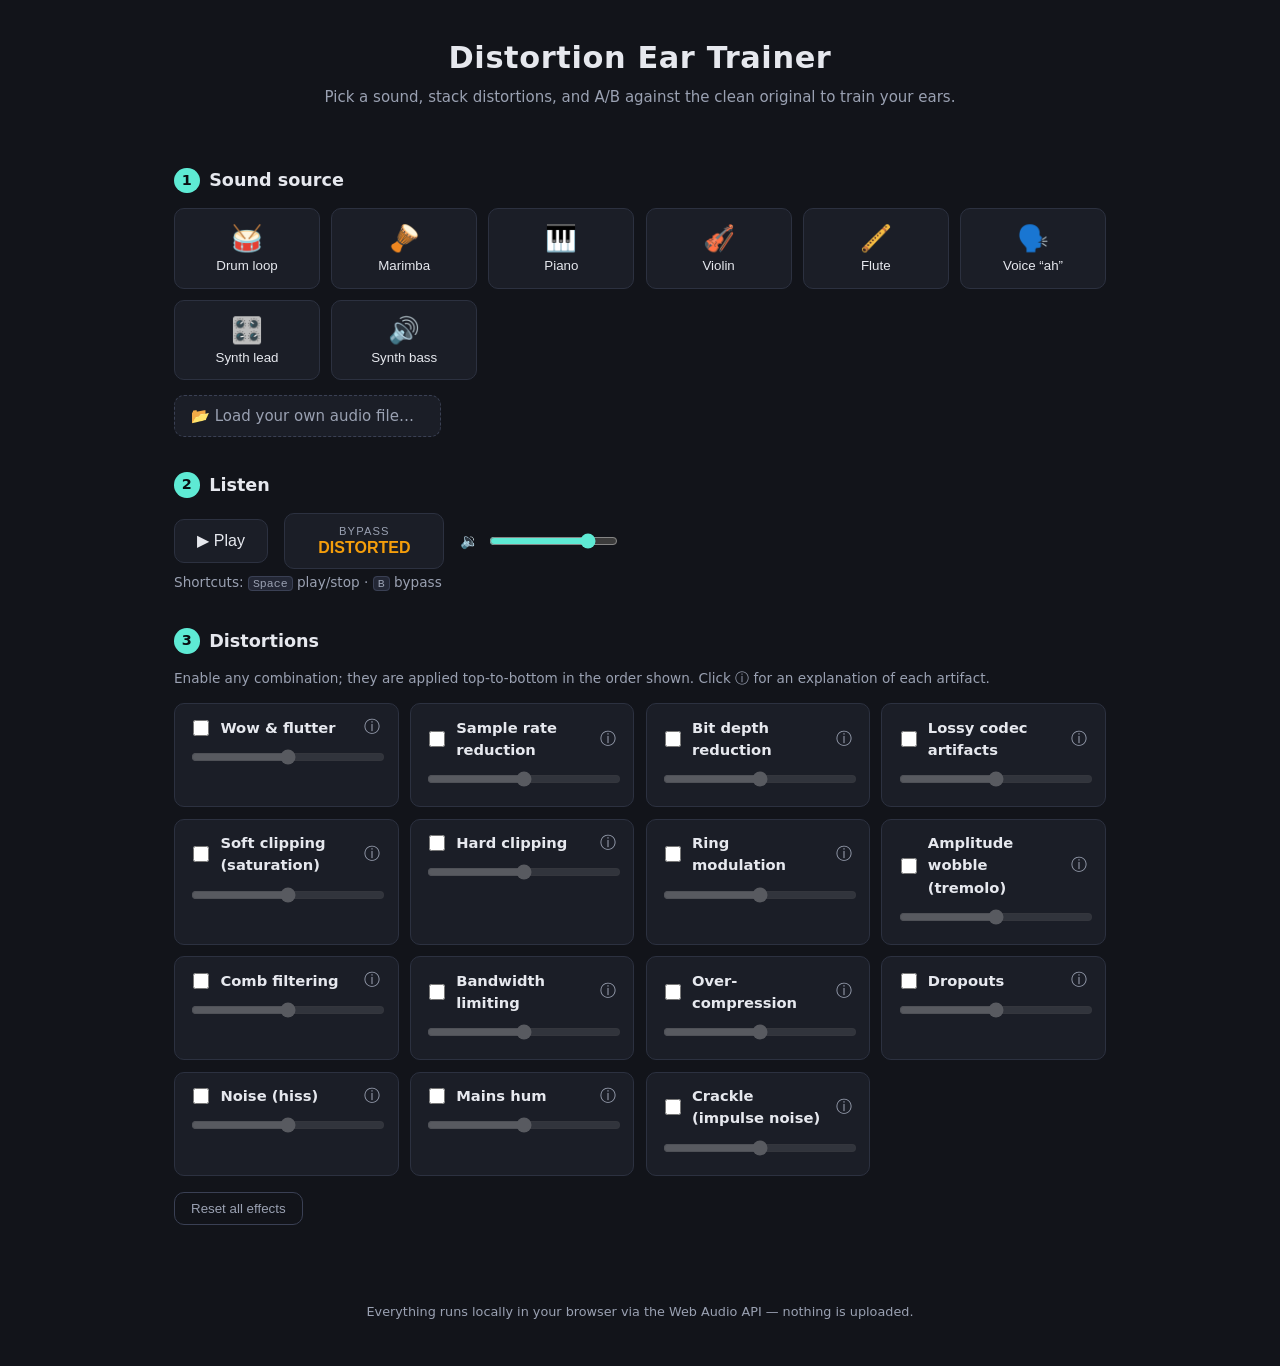
==== index.html @ cbf7e693 "Distortion Ear Trainer: browser-based sound degradation training tool Web Audio app for learning to " ====
<!doctype html>
<html lang="en">
<head>
  <meta charset="utf-8">
  <meta name="viewport" content="width=device-width, initial-scale=1">
  <title>Distortion Ear Trainer</title>
  <link rel="stylesheet" href="style.css">
</head>
<body>
  <header>
    <h1>Distortion Ear Trainer</h1>
    <p>Pick a sound, stack distortions, and A/B against the clean original to train your ears.</p>
  </header>

  <main>
    <section>
      <h2><span class="step">1</span> Sound source</h2>
      <div id="sample-grid" class="grid"></div>
      <label class="upload">
        <input type="file" id="file-input" accept="audio/*">
        <span>📂 Load your own audio file…</span>
        <span id="file-name" class="file-name"></span>
      </label>
    </section>

    <section id="transport">
      <h2><span class="step">2</span> Listen</h2>
      <div class="transport-row">
        <button id="play">▶ Play</button>
        <button id="bypass" title="Toggle between distorted and original (B)">
          <span class="label">Bypass</span>
          <span class="state">DISTORTED</span>
        </button>
        <label class="volume">
          🔉 <input type="range" id="volume" min="0" max="1" step="0.01" value="0.8">
        </label>
      </div>
      <p class="hint">Shortcuts: <kbd>Space</kbd> play/stop · <kbd>B</kbd> bypass</p>
    </section>

    <section>
      <h2><span class="step">3</span> Distortions</h2>
      <p class="hint">Enable any combination; they are applied top-to-bottom in the
        order shown. Click ⓘ for an explanation of each artifact.</p>
      <div id="effect-grid" class="grid"></div>
      <button id="reset" class="secondary">Reset all effects</button>
    </section>
  </main>

  <footer>
    <p>Everything runs locally in your browser via the Web Audio API — nothing is uploaded.</p>
  </footer>

  <script src="samples.js"></script>
  <script src="app.js"></script>
</body>
</html>
---- style.css ----
:root {
  --bg: #12141a;
  --panel: #1b1e27;
  --panel-2: #232735;
  --text: #e6e8ee;
  --muted: #9aa1b2;
  --accent: #5eead4;
  --accent-dim: #2dd4bf33;
  --danger: #f59e0b;
  --radius: 10px;
}

* { box-sizing: border-box; }

body {
  margin: 0;
  background: var(--bg);
  color: var(--text);
  font: 15px/1.5 system-ui, -apple-system, "Segoe UI", sans-serif;
}

header {
  padding: 2.2rem 1.5rem 0.5rem;
  text-align: center;
}

header h1 { margin: 0 0 0.3rem; font-size: 1.9rem; letter-spacing: 0.02em; }
header p { margin: 0; color: var(--muted); }

main {
  max-width: 980px;
  margin: 0 auto;
  padding: 1rem 1.5rem 3rem;
}

section { margin-top: 2.2rem; }

h2 {
  font-size: 1.1rem;
  display: flex;
  align-items: center;
  gap: 0.6rem;
  margin-bottom: 0.9rem;
}

.step {
  display: inline-flex;
  align-items: center;
  justify-content: center;
  width: 1.6rem;
  height: 1.6rem;
  border-radius: 50%;
  background: var(--accent);
  color: #0b0d12;
  font-size: 0.9rem;
  font-weight: 700;
}

.hint { color: var(--muted); font-size: 0.85rem; margin: 0.2rem 0 0.9rem; }
kbd {
  background: var(--panel-2);
  border: 1px solid #3a4054;
  border-radius: 4px;
  padding: 0 0.35em;
  font-size: 0.85em;
}

/* ---------------------------------------------------------- samples */

.grid {
  display: grid;
  grid-template-columns: repeat(auto-fill, minmax(200px, 1fr));
  gap: 0.7rem;
}

#sample-grid { grid-template-columns: repeat(auto-fill, minmax(140px, 1fr)); }

.sample {
  display: flex;
  flex-direction: column;
  align-items: center;
  gap: 0.3rem;
  padding: 0.9rem 0.5rem;
  background: var(--panel);
  color: var(--text);
  border: 1px solid #2c3140;
  border-radius: var(--radius);
  cursor: pointer;
  transition: border-color 0.15s, transform 0.05s;
}

.sample:hover:not(:disabled) { border-color: var(--accent); }
.sample:active:not(:disabled) { transform: scale(0.97); }
.sample:disabled { opacity: 0.4; cursor: wait; }
.sample.selected { border-color: var(--accent); background: var(--accent-dim); }
.sample .icon { font-size: 1.6rem; }

.upload {
  display: inline-flex;
  align-items: center;
  gap: 0.6rem;
  margin-top: 0.9rem;
  padding: 0.55rem 1rem;
  background: var(--panel);
  border: 1px dashed #3a4054;
  border-radius: var(--radius);
  cursor: pointer;
  color: var(--muted);
}

.upload:hover { border-color: var(--accent); color: var(--text); }
.upload input { display: none; }
.file-name { color: var(--accent); font-size: 0.85rem; }

/* -------------------------------------------------------- transport */

.transport-row {
  display: flex;
  align-items: center;
  gap: 1rem;
  flex-wrap: wrap;
}

#play, #bypass {
  font-size: 1rem;
  padding: 0.7rem 1.4rem;
  border-radius: var(--radius);
  border: 1px solid #2c3140;
  background: var(--panel);
  color: var(--text);
  cursor: pointer;
}

#play.active { background: var(--accent); color: #0b0d12; font-weight: 700; }

#bypass {
  display: inline-flex;
  flex-direction: column;
  align-items: center;
  gap: 0.1rem;
  min-width: 10rem;
}

#bypass .label { font-size: 0.7rem; color: var(--muted); text-transform: uppercase; letter-spacing: 0.1em; }
#bypass .state { font-weight: 700; color: var(--danger); }
#bypass.bypassed .state { color: var(--accent); }

.volume { display: inline-flex; align-items: center; gap: 0.5rem; color: var(--muted); }
.volume input { accent-color: var(--accent); }

/* ---------------------------------------------------------- effects */

.effect {
  position: relative;
  padding: 0.8rem 0.9rem;
  background: var(--panel);
  border: 1px solid #2c3140;
  border-radius: var(--radius);
}

.effect.on { border-color: var(--accent); background: var(--panel-2); }

.fx-head {
  display: flex;
  justify-content: space-between;
  align-items: center;
  gap: 0.4rem;
  margin-bottom: 0.5rem;
}

.fx-toggle {
  display: flex;
  align-items: center;
  gap: 0.5rem;
  cursor: pointer;
  min-width: 0;
}

.fx-toggle input { accent-color: var(--accent); width: 1rem; height: 1rem; flex: none; }
.fx-name { font-weight: 600; font-size: 0.92rem; }

.info {
  flex: none;
  background: none;
  border: none;
  color: var(--muted);
  font-size: 1rem;
  cursor: pointer;
  padding: 0 0.2rem;
}

.info:hover { color: var(--accent); }

.effect input[type=range] { width: 100%; accent-color: var(--accent); }
.effect input[type=range]:disabled { opacity: 0.35; }

.popover {
  position: absolute;
  z-index: 10;
  left: 0.5rem;
  right: 0.5rem;
  top: calc(100% - 0.3rem);
  background: #262b3b;
  border: 1px solid #3a4054;
  border-radius: var(--radius);
  padding: 0.7rem 0.9rem;
  font-size: 0.84rem;
  box-shadow: 0 8px 24px #0009;
}

.popover.hidden { display: none; }
.popover p { margin: 0 0 0.5rem; color: var(--text); }
.popover a { color: var(--accent); }

.secondary {
  margin-top: 1rem;
  background: none;
  border: 1px solid #3a4054;
  color: var(--muted);
  padding: 0.5rem 1rem;
  border-radius: var(--radius);
  cursor: pointer;
}

.secondary:hover { color: var(--text); border-color: var(--accent); }

footer {
  text-align: center;
  color: var(--muted);
  font-size: 0.8rem;
  padding: 1rem 0 2rem;
}
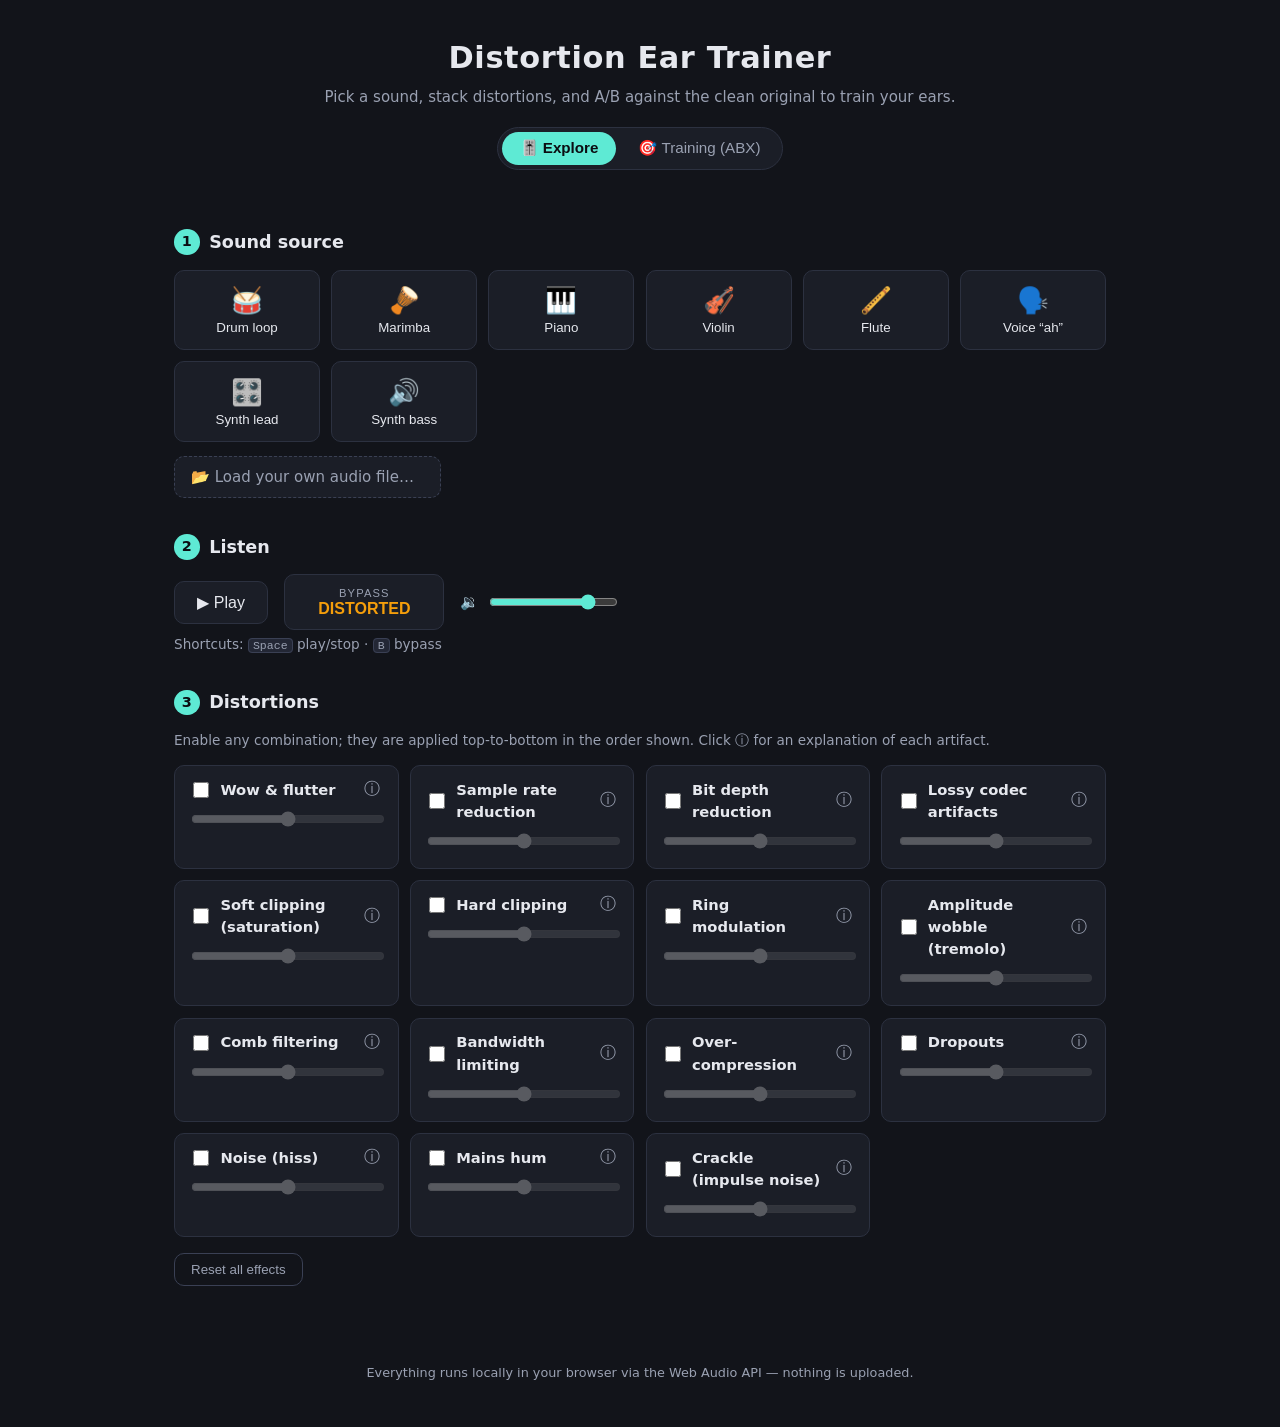
==== commit 8ee459fa: "Add adaptive ABX training mode New "Training (ABX)" tab: each round, A and B are the same sound with" ====
--- a/index.html
+++ b/index.html
@@ -10,9 +10,14 @@
   <header>
     <h1>Distortion Ear Trainer</h1>
     <p>Pick a sound, stack distortions, and A/B against the clean original to train your ears.</p>
+    <nav class="mode-tabs" role="tablist">
+      <button class="mode-tab active" data-mode="explore" role="tab" aria-selected="true">🎚️ Explore</button>
+      <button class="mode-tab" data-mode="train" role="tab" aria-selected="false">🎯 Training (ABX)</button>
+    </nav>
   </header>
 
   <main>
+    <div id="explore-panel">
     <section>
       <h2><span class="step">1</span> Sound source</h2>
       <div id="sample-grid" class="grid"></div>
@@ -45,6 +50,52 @@
       <div id="effect-grid" class="grid"></div>
       <button id="reset" class="secondary">Reset all effects</button>
     </section>
+    </div>
+
+    <div id="train-panel" hidden>
+      <section>
+        <p class="intro">Each round, <strong>A</strong> and <strong>B</strong> are the same sound with two
+          different distortions. <strong>X</strong> is one of them — which one? Every distortion starts
+          loud and obvious; get it right twice in a row and it gets subtler, miss and it gets
+          stronger again. Each distortion keeps its own level, so you train your weak spots.</p>
+
+        <div class="trial-meta">
+          <span id="t-round">Round 1</span>
+          <span id="t-sound"></span>
+          <span id="t-score"></span>
+        </div>
+
+        <div class="abx">
+          <button class="abx-btn" data-play="orig"><span class="key">O</span><span class="abx-title">Original</span><span class="abx-sub">clean reference</span></button>
+          <button class="abx-btn" data-play="A"><span class="key">A</span><span class="abx-title" id="t-name-A">—</span><span class="abx-sub" id="t-amt-A"></span></button>
+          <button class="abx-btn" data-play="B"><span class="key">B</span><span class="abx-title" id="t-name-B">—</span><span class="abx-sub" id="t-amt-B"></span></button>
+          <button class="abx-btn x" data-play="X"><span class="key">X</span><span class="abx-title" id="t-name-X">Which one?</span><span class="abx-sub" id="t-x-sub">mystery</span></button>
+        </div>
+        <p class="hint">Click (or press <kbd>O</kbd> <kbd>A</kbd> <kbd>B</kbd> <kbd>X</kbd>) to hear each from the start, as often as you like.
+          <kbd>Space</kbd> stops.</p>
+
+        <div class="answer-row">
+          <button class="answer" data-answer="A">X is <strong>A</strong> <kbd>1</kbd></button>
+          <button class="answer" data-answer="B">X is <strong>B</strong> <kbd>2</kbd></button>
+        </div>
+
+        <div id="t-feedback" class="feedback" hidden></div>
+        <button id="t-next" class="next" hidden>Next round ▸ <kbd>Enter</kbd></button>
+      </section>
+
+      <section>
+        <h2>Your progress</h2>
+        <p class="hint">Bar = intensity of the distortion right now (shorter is subtler, i.e. better).
+          Untick a distortion to leave it out of training.</p>
+        <div id="t-progress" class="progress"></div>
+        <div class="train-options">
+          <label>Sound
+            <select id="t-sound-select"></select>
+          </label>
+          <button id="t-reset" class="secondary">Reset progress</button>
+        </div>
+      </section>
+    </div>
   </main>
 
   <footer>
@@ -53,5 +104,6 @@
 
   <script src="samples.js"></script>
   <script src="app.js"></script>
+  <script src="training.js"></script>
 </body>
 </html>
--- a/style.css
+++ b/style.css
@@ -230,3 +230,197 @@
   font-size: 0.8rem;
   padding: 1rem 0 2rem;
 }
+
+/* ------------------------------------------------------------ modes */
+
+.mode-tabs {
+  display: inline-flex;
+  gap: 0.3rem;
+  margin-top: 1.2rem;
+  padding: 0.25rem;
+  background: var(--panel);
+  border: 1px solid #2c3140;
+  border-radius: 999px;
+}
+
+.mode-tab {
+  background: none;
+  border: none;
+  color: var(--muted);
+  font-size: 0.95rem;
+  padding: 0.45rem 1.1rem;
+  border-radius: 999px;
+  cursor: pointer;
+}
+
+.mode-tab:hover { color: var(--text); }
+.mode-tab.active { background: var(--accent); color: #0b0d12; font-weight: 700; }
+
+[hidden] { display: none !important; }
+
+/* --------------------------------------------------------- training */
+
+.intro { color: var(--muted); max-width: 46rem; margin: 0 0 1.2rem; }
+.intro strong { color: var(--text); }
+
+.trial-meta {
+  display: flex;
+  flex-wrap: wrap;
+  gap: 0.4rem 1.2rem;
+  font-size: 0.88rem;
+  color: var(--muted);
+  margin-bottom: 0.8rem;
+}
+
+#t-round { color: var(--accent); font-weight: 700; }
+
+.abx {
+  display: grid;
+  grid-template-columns: repeat(4, 1fr);
+  gap: 0.7rem;
+}
+
+.abx-btn {
+  position: relative;
+  display: flex;
+  flex-direction: column;
+  align-items: center;
+  gap: 0.25rem;
+  padding: 1rem 0.5rem 0.9rem;
+  min-height: 7.5rem;
+  background: var(--panel);
+  color: var(--text);
+  border: 1px solid #2c3140;
+  border-radius: var(--radius);
+  cursor: pointer;
+  text-align: center;
+  transition: border-color 0.15s, background 0.15s;
+}
+
+.abx-btn:hover:not(:disabled) { border-color: var(--accent); }
+.abx-btn:disabled { opacity: 0.4; cursor: wait; }
+.abx-btn .key {
+  font-size: 1.5rem;
+  font-weight: 800;
+  color: var(--muted);
+}
+.abx-btn .abx-title { font-weight: 600; font-size: 0.92rem; line-height: 1.25; }
+.abx-btn .abx-sub { font-size: 0.78rem; color: var(--muted); }
+.abx-btn.x { border-style: dashed; }
+.abx-btn.x .key { color: var(--danger); }
+.abx-btn.playing { border-color: var(--accent); background: var(--accent-dim); }
+.abx-btn.playing .key { color: var(--accent); }
+.abx-btn.playing::after {
+  content: '♪';
+  position: absolute;
+  top: 0.4rem;
+  right: 0.6rem;
+  color: var(--accent);
+  animation: pulse 0.9s ease-in-out infinite;
+}
+.abx-btn.was-x { box-shadow: inset 0 0 0 2px var(--danger); }
+
+@keyframes pulse { 50% { opacity: 0.25; } }
+
+.answer-row {
+  display: grid;
+  grid-template-columns: 1fr 1fr;
+  gap: 0.7rem;
+  max-width: 30rem;
+  margin: 0.4rem 0 0;
+}
+
+.answer {
+  font-size: 1rem;
+  padding: 0.75rem 1rem;
+  border-radius: var(--radius);
+  border: 1px solid #3a4054;
+  background: var(--panel-2);
+  color: var(--text);
+  cursor: pointer;
+}
+
+.answer:hover:not(:disabled) { border-color: var(--accent); }
+.answer:disabled { cursor: default; opacity: 0.55; }
+.answer.right { opacity: 1; border-color: var(--accent); background: var(--accent-dim); }
+.answer.wrong { opacity: 1; border-color: #f87171; background: #f8717122; }
+.answer kbd { margin-left: 0.4rem; }
+
+.feedback {
+  margin-top: 1rem;
+  padding: 0.75rem 1rem;
+  border-radius: var(--radius);
+  border: 1px solid;
+  max-width: 46rem;
+}
+.feedback.ok { border-color: var(--accent); background: #5eead414; }
+.feedback.bad { border-color: #f87171; background: #f8717114; }
+.feedback .changes { color: var(--muted); font-size: 0.85rem; }
+
+.next {
+  margin-top: 0.9rem;
+  font-size: 1rem;
+  padding: 0.65rem 1.4rem;
+  border-radius: var(--radius);
+  border: none;
+  background: var(--accent);
+  color: #0b0d12;
+  font-weight: 700;
+  cursor: pointer;
+}
+.next kbd { background: #0b0d1222; border-color: #0b0d1244; color: #0b0d12; margin-left: 0.3rem; }
+
+.progress { display: grid; gap: 0.25rem; }
+
+.prog-row {
+  display: grid;
+  grid-template-columns: auto minmax(9rem, 14rem) 1fr 3rem 3.5rem;
+  align-items: center;
+  gap: 0.7rem;
+  padding: 0.3rem 0.6rem;
+  border-radius: 6px;
+  font-size: 0.88rem;
+  cursor: pointer;
+}
+.prog-row:hover { background: var(--panel); }
+.prog-row input { accent-color: var(--accent); }
+.prog-row.off { opacity: 0.4; }
+.prog-bar {
+  height: 0.5rem;
+  background: var(--panel-2);
+  border-radius: 999px;
+  overflow: hidden;
+}
+.prog-bar span {
+  display: block;
+  height: 100%;
+  background: linear-gradient(90deg, var(--accent), var(--danger));
+  border-radius: 999px;
+  transition: width 0.4s;
+}
+.prog-num { text-align: right; font-variant-numeric: tabular-nums; }
+.prog-acc { text-align: right; color: var(--muted); font-variant-numeric: tabular-nums; }
+
+.train-options {
+  display: flex;
+  flex-wrap: wrap;
+  align-items: center;
+  gap: 1rem;
+  margin-top: 1rem;
+}
+.train-options label { display: inline-flex; align-items: center; gap: 0.5rem; color: var(--muted); }
+.train-options select {
+  background: var(--panel);
+  color: var(--text);
+  border: 1px solid #3a4054;
+  border-radius: 6px;
+  padding: 0.4rem 0.5rem;
+  font: inherit;
+}
+.train-options .secondary { margin-top: 0; }
+
+@media (max-width: 640px) {
+  .abx { grid-template-columns: repeat(2, 1fr); }
+  .prog-row { grid-template-columns: auto 1fr 3rem 3rem; }
+  .prog-bar { display: none; }
+}
